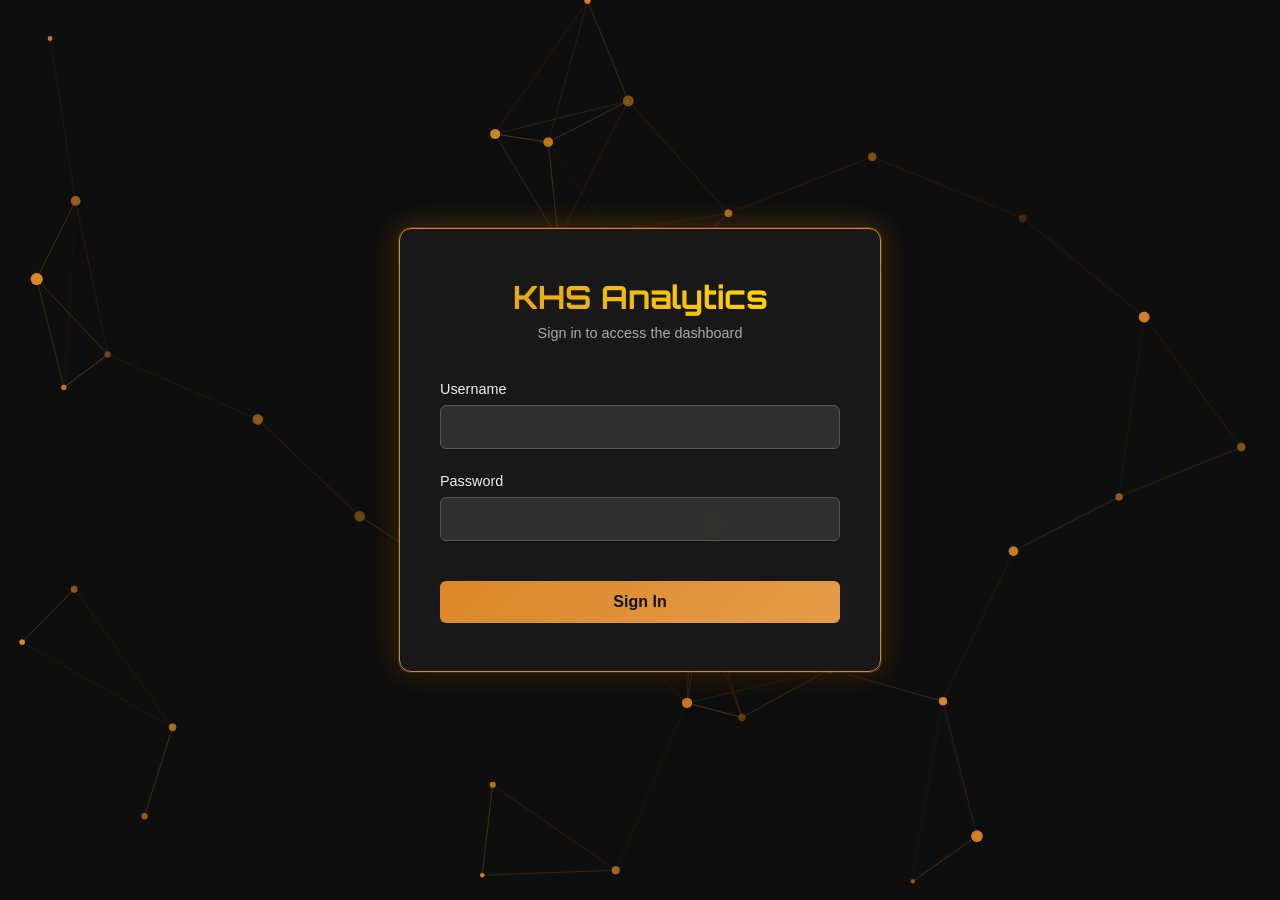
==== Analytics/wwwroot/index.html @ fe130431 "docker!" ====
﻿<!DOCTYPE html>
<html lang="en">
<head>
    <meta charset="UTF-8">
    <meta name="viewport" content="width=device-width, initial-scale=1.0">
    <title>Login - KHS Analytics</title>
    <link rel="stylesheet" href="css/global.css">
    <link rel="stylesheet" href="css/login.css">
    <link href="https://fonts.googleapis.com/css2?family=Orbitron:wght@400;500;700&family=Roboto:wght@300;400;500&display=swap" rel="stylesheet">
</head>
<body>
<!-- Background Canvas -->
<canvas id="background-canvas"></canvas>

<!-- Login Container -->
<div class="login-container">
    <div class="login-card">
        <div class="login-header">
            <h1 class="scrolling-gradient">KHS Analytics</h1>
            <p class="login-subtitle">Sign in to access the dashboard</p>
        </div>

        <form id="login-form" class="login-form">
            <div class="form-group">
                <label for="username">Username</label>
                <input type="text" id="username" name="username" required autocomplete="username">
            </div>

            <div class="form-group">
                <label for="password">Password</label>
                <input type="password" id="password" name="password" required autocomplete="current-password">
            </div>

            <button type="submit" class="login-btn" id="login-btn">
                <span class="btn-text">Sign In</span>
            </button>
        </form>
    </div>
</div>

<!-- Scripts -->
<script src="js/ToastManager.js"></script>
<script src="js/TokenManager.js"></script>
<script src="js/Particles.js"></script>
<script src="js/Login.js"></script>
</body>
</html>
---- Analytics/wwwroot/css/global.css ----
/* ===== Global ===== */
body {
    margin: 0;
    font-family: "Segoe UI", Tahoma, Geneva, Verdana, sans-serif;
    background: linear-gradient(to bottom, #111, #1a1a1a, #222);
    color: #eee;
    min-height: 100vh;
}

.page {
    width: 80%;
    max-width: 1200px;
    margin: 2rem auto;
    padding-top: 7rem; /* leaves room for navbar */
    opacity: 0;
    transition: opacity 0.3s ease-in-out;
}

.page.fade-in {
    opacity: 1;
}

/* Status tags */
.status {
    padding: 0.2rem 0.6rem;
    border-radius: 6px;
    font-size: 0.9rem;
}
.status.success {
    background: #2e7d32;
    color: #fff;
}
.status.error {
    background: #c62828;
    color: #fff;
}
.status.warning {
    background: #ef6c00;
    color: #fff;
}
.status.neutral {
    background: #555;
    color: #fff;
}
---- Analytics/wwwroot/css/login.css ----
﻿/* Login Page Styles */
body {
    margin: 0;
    padding: 0;
    font-family: "Segoe UI", Tahoma, Geneva, Verdana, sans-serif;
    background: linear-gradient(to bottom, #111, #1a1a1a, #222);
    color: #eee;
    min-height: 100vh;
    overflow: hidden;
    position: relative;
}

/* Background Canvas Styles */
#background-canvas {
    position: fixed !important;
    top: 0 !important;
    left: 0 !important;
    width: 100vw !important;
    height: 100vh !important;
    z-index: 0 !important;
    pointer-events: none !important;
}

.login-container {
    position: fixed;
    top: 0;
    left: 0;
    width: 100vw;
    height: 100vh;
    display: flex;
    justify-content: center;
    align-items: center;
    z-index: 1000;
    /* Remove padding from container, add to card instead */
    padding: 0;
}

.login-card {
    background: rgba(26, 26, 26, 0.95);
    border: 1px solid rgb(218, 135, 39);
    border-radius: 12px;
    padding: 3rem 2.5rem;
    width: 100%;
    max-width: 400px;
    backdrop-filter: blur(20px);
    box-shadow:
            0 8px 32px rgba(0, 0, 0, 0.6),
            0 0 0 1px rgba(218, 135, 39, 0.3),
            0 0 30px rgba(218, 135, 39, 0.4);
    position: relative;
}

.login-header {
    text-align: center;
    margin-bottom: 2.5rem;
}

.login-header h1 {
    margin: 0 0 0.5rem 0;
    font-family: 'Orbitron', sans-serif;
    font-size: 2rem;
    background: linear-gradient(
            45deg,
            rgb(218, 135, 39),
            #ffd700,
            rgb(255, 165, 0),
            rgb(218, 135, 39)
    );
    background-size: 300% 300%;
    -webkit-background-clip: text;
    -webkit-text-fill-color: transparent;
    background-clip: text;
    animation: gradientScroll 3s ease infinite;
}

@keyframes gradientScroll {
    0% {
        background-position: 0% 50%;
    }
    50% {
        background-position: 100% 50%;
    }
    100% {
        background-position: 0% 50%;
    }
}

.login-subtitle {
    color: #aaa;
    margin: 0;
    font-size: 0.9rem;
}

.login-form {
    display: flex;
    flex-direction: column;
    gap: 1.5rem;
}

.form-group {
    display: flex;
    flex-direction: column;
    gap: 0.5rem;
}

.form-group label {
    color: #eee;
    font-weight: 500;
    font-size: 0.9rem;
}

.form-group input {
    background: rgba(255, 255, 255, 0.1);
    border: 1px solid #555;
    border-radius: 6px;
    color: #eee;
    padding: 0.75rem 1rem;
    font-family: inherit;
    font-size: 1rem;
    transition: all 0.3s ease;
    box-sizing: border-box;
    width: 100%;
}

.form-group input:focus {
    outline: none;
    border-color: rgb(218, 135, 39);
    background: rgba(255, 255, 255, 0.15);
    box-shadow: 0 0 0 2px rgba(218, 135, 39, 0.3);
}

.form-group input::placeholder {
    color: #888;
}

.login-btn {
    background: linear-gradient(135deg, rgb(218, 135, 39), #e69c4a);
    border: none;
    border-radius: 6px;
    color: #111;
    padding: 0.75rem 1.5rem;
    font-weight: 600;
    font-size: 1rem;
    cursor: pointer;
    transition: all 0.3s ease;
    display: flex;
    align-items: center;
    justify-content: center;
    gap: 0.5rem;
    margin-top: 1rem;
    width: 100%;
    box-sizing: border-box;
}

.login-btn:hover:not(:disabled) {
    background: linear-gradient(135deg, #e69c4a, rgb(218, 135, 39));
    transform: translateY(-2px);
    box-shadow: 0 4px 12px rgba(218, 135, 39, 0.4);
}

.login-btn:disabled {
    opacity: 0.7;
    cursor: not-allowed;
    transform: none;
}

.btn-text {
    transition: opacity 0.2s ease;
}

.btn-spinner {
    width: 16px;
    height: 16px;
    border: 2px solid transparent;
    border-top: 2px solid #111;
    border-radius: 50%;
    animation: spin 1s linear infinite;
}

@keyframes spin {
    0% { transform: rotate(0deg); }
    100% { transform: rotate(360deg); }
}

.error-message {
    background: rgba(198, 40, 40, 0.3);
    border: 1px solid rgba(198, 40, 40, 0.6);
    border-radius: 6px;
    color: #ff6b6b;
    padding: 0.75rem 1rem;
    text-align: center;
    font-size: 0.9rem;
    margin-top: 1rem;
    backdrop-filter: blur(10px);
    width: 100%;
}

.hidden {
    display: none !important;
}

/* Responsive Design */
@media (max-width: 480px) {
    .login-card {
        padding: 2rem 1.5rem;
        margin: 0 1rem; /* Less margin on mobile */
    }

    .login-header h1 {
        font-size: 1.75rem;
    }
}
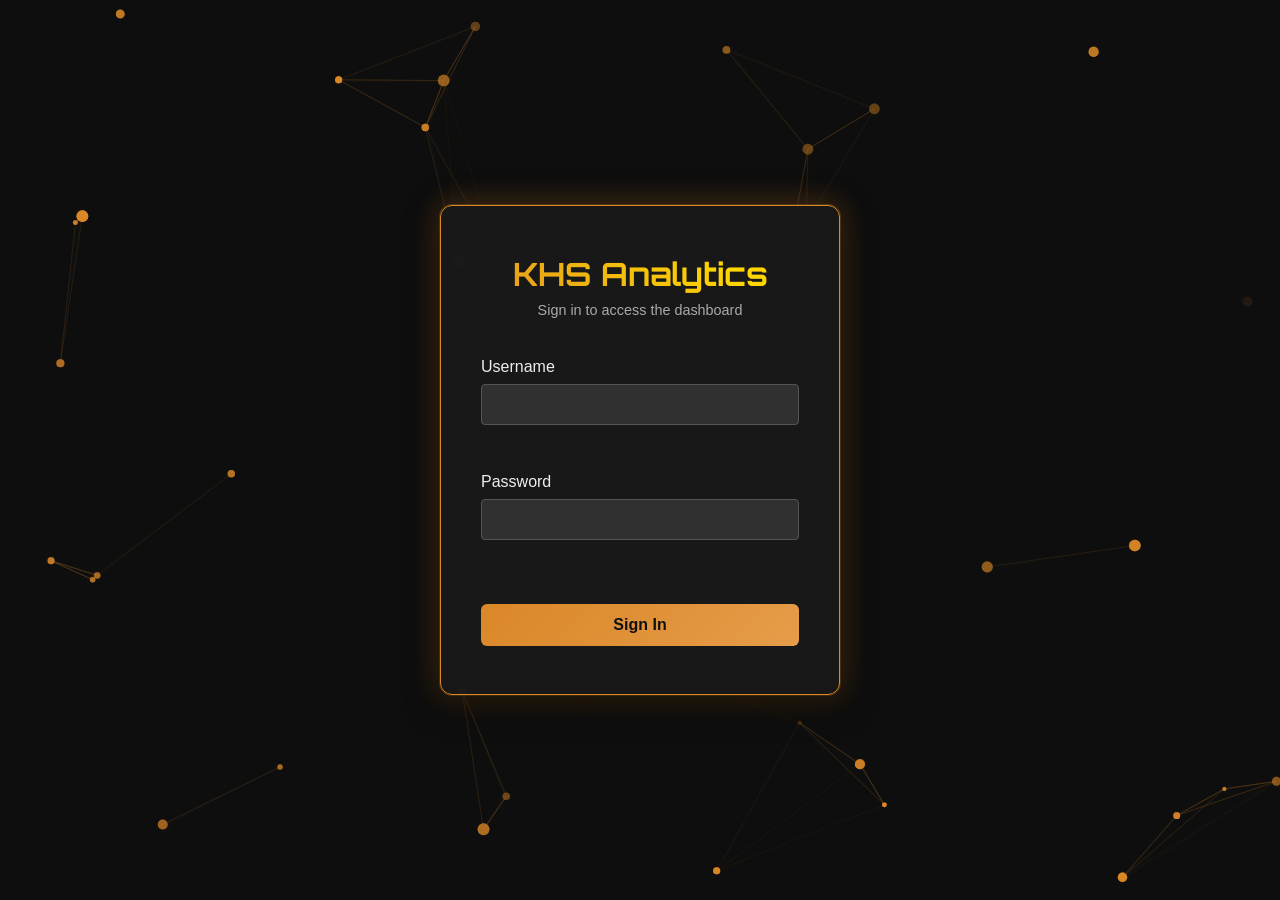
==== commit 816cc19a: "CLAUDE THE GOAT" ====
--- a/Analytics/wwwroot/index.html
+++ b/Analytics/wwwroot/index.html
@@ -1,18 +1,16 @@
-﻿<!DOCTYPE html>
+<!DOCTYPE html>
 <html lang="en">
 <head>
     <meta charset="UTF-8">
     <meta name="viewport" content="width=device-width, initial-scale=1.0">
     <title>Login - KHS Analytics</title>
-    <link rel="stylesheet" href="css/global.css">
+    <link rel="stylesheet" href="css/base.css">
     <link rel="stylesheet" href="css/login.css">
     <link href="https://fonts.googleapis.com/css2?family=Orbitron:wght@400;500;700&family=Roboto:wght@300;400;500&display=swap" rel="stylesheet">
 </head>
-<body>
-<!-- Background Canvas -->
+<body class="login-page">
 <canvas id="background-canvas"></canvas>
 
-<!-- Login Container -->
 <div class="login-container">
     <div class="login-card">
         <div class="login-header">
@@ -38,10 +36,17 @@
     </div>
 </div>
 
-<!-- Scripts -->
-<script src="js/ToastManager.js"></script>
-<script src="js/TokenManager.js"></script>
+<!-- Core Scripts -->
+<script src="js/core/App.js"></script>
+<script src="js/services/Toast.js"></script>
+<script src="js/services/Auth.js"></script>
+<script src="js/pages/LoginPage.js"></script>
 <script src="js/Particles.js"></script>
-<script src="js/Login.js"></script>
+
+<script>
+    document.addEventListener('DOMContentLoaded', () => {
+        KnuckleHUB.init('login');
+    });
+</script>
 </body>
-</html>+</html>
--- a/Analytics/wwwroot/css/base.css
+++ b/Analytics/wwwroot/css/base.css
@@ -0,0 +1,588 @@
+/**
+ * KnuckleHUB Base Stylesheet
+ * Core styles, navigation, forms, modals, and layout
+ */
+
+/* ===== CSS Variables ===== */
+:root {
+    --kh-primary: rgb(218, 135, 39);
+    --kh-primary-hover: #e69c4a;
+    --kh-bg-dark: #111;
+    --kh-bg-medium: #1a1a1a;
+    --kh-bg-light: #222;
+    --kh-bg-card: rgba(42, 42, 42, 0.85);
+    --kh-border: #444;
+    --kh-border-light: #555;
+    --kh-text: #eee;
+    --kh-text-muted: #aaa;
+    --kh-text-dark: #888;
+    --kh-danger: #c62828;
+    --kh-danger-hover: #ff5252;
+    --kh-success: #2e7d32;
+    --kh-warning: #ef6c00;
+}
+
+/* ===== Global Reset & Base ===== */
+* {
+    box-sizing: border-box;
+}
+
+body {
+    margin: 0;
+    font-family: 'Segoe UI', Tahoma, Geneva, Verdana, sans-serif;
+    background: linear-gradient(to bottom, var(--kh-bg-dark), var(--kh-bg-medium), var(--kh-bg-light));
+    color: var(--kh-text);
+    min-height: 100vh;
+}
+
+.hidden {
+    display: none !important;
+}
+
+/* ===== Background Canvas ===== */
+#background-canvas {
+    position: fixed;
+    top: 0;
+    left: 0;
+    width: 100%;
+    height: 100%;
+    z-index: -1;
+    background: linear-gradient(to bottom, var(--kh-bg-dark), var(--kh-bg-medium), var(--kh-bg-light));
+}
+
+/* ===== Scrolling Gradient Text ===== */
+.scrolling-gradient {
+    margin: 0;
+    font-family: 'Orbitron', sans-serif;
+    font-size: 1.5rem;
+    background: linear-gradient(45deg, var(--kh-primary), #ffd700, rgb(255, 165, 0), var(--kh-primary));
+    background-size: 300% 300%;
+    -webkit-background-clip: text;
+    -webkit-text-fill-color: transparent;
+    background-clip: text;
+    animation: gradientScroll 3s ease infinite;
+}
+
+@keyframes gradientScroll {
+    0% { background-position: 0% 50%; }
+    50% { background-position: 100% 50%; }
+    100% { background-position: 0% 50%; }
+}
+
+/* ===== Navigation ===== */
+.analytics-nav {
+    position: fixed;
+    top: 0;
+    left: 0;
+    right: 0;
+    background: rgba(17, 17, 17, 0.95);
+    backdrop-filter: blur(10px);
+    border-bottom: 1px solid var(--kh-primary);
+    z-index: 1000;
+    padding: 0.75rem 0;
+}
+
+.nav-container {
+    width: 90%;
+    max-width: 1200px;
+    margin: 0 auto;
+    display: flex;
+    justify-content: space-between;
+    align-items: center;
+    flex-wrap: wrap;
+    gap: 1rem;
+}
+
+.nav-brand {
+    display: flex;
+    flex-direction: column;
+    align-items: flex-start;
+}
+
+.nav-subtitle {
+    font-size: 0.8rem;
+    color: var(--kh-text-dark);
+    margin-top: 0.25rem;
+}
+
+.nav-controls {
+    display: flex;
+    align-items: center;
+}
+
+.control-row {
+    display: flex;
+    align-items: flex-end;
+    gap: 1rem;
+    flex-wrap: wrap;
+}
+
+.control-group {
+    display: flex;
+    flex-direction: column;
+    gap: 0.25rem;
+}
+
+.control-group label {
+    font-size: 0.8rem;
+    color: var(--kh-text-muted);
+    font-weight: 500;
+    white-space: nowrap;
+}
+
+/* ===== Control Elements ===== */
+.control-select {
+    background: #2a2a2a;
+    border: 1px solid var(--kh-border);
+    border-radius: 4px;
+    color: var(--kh-text);
+    padding: 0.5rem;
+    min-width: 140px;
+    font-family: inherit;
+    height: 38px;
+}
+
+.control-select:focus {
+    outline: none;
+    border-color: var(--kh-primary);
+}
+
+.control-btn {
+    background: var(--kh-primary);
+    border: none;
+    border-radius: 4px;
+    color: var(--kh-bg-dark);
+    padding: 0.5rem 1rem;
+    font-weight: 500;
+    cursor: pointer;
+    display: flex;
+    align-items: center;
+    gap: 0.5rem;
+    transition: all 0.2s ease;
+    font-family: inherit;
+    height: 38px;
+    white-space: nowrap;
+}
+
+.control-btn:hover {
+    background: var(--kh-primary-hover);
+    transform: translateY(-1px);
+}
+
+.control-btn.secondary {
+    background: transparent;
+    border: 1px solid var(--kh-border-light);
+    color: var(--kh-text);
+}
+
+.control-btn.secondary:hover {
+    background: rgba(255, 255, 255, 0.1);
+    border-color: #777;
+}
+
+.control-btn.logout {
+    background: transparent;
+    border: 1px solid var(--kh-danger);
+    color: var(--kh-danger);
+}
+
+.control-btn.logout:hover {
+    background: rgba(198, 40, 40, 0.1);
+    border-color: var(--kh-danger-hover);
+    color: var(--kh-danger-hover);
+}
+
+.control-btn.large {
+    padding: 1rem 2rem;
+    font-size: 1.1rem;
+}
+
+.btn-icon {
+    font-size: 1rem;
+}
+
+/* ===== Dashboard Container ===== */
+.dashboard-container {
+    width: 90%;
+    max-width: 1200px;
+    margin: 0 auto;
+    padding-top: 6rem;
+    position: relative;
+    z-index: 1;
+}
+
+/* ===== Loading & Error States ===== */
+.loading-state,
+.error-state {
+    text-align: center;
+    padding: 4rem 2rem;
+    background: rgba(42, 42, 42, 0.9);
+    border-radius: 8px;
+    margin: 2rem 0;
+    backdrop-filter: blur(5px);
+}
+
+.error-icon {
+    font-size: 3rem;
+    margin-bottom: 1rem;
+}
+
+/* ===== Section Headers ===== */
+.section-header {
+    display: flex;
+    justify-content: space-between;
+    align-items: center;
+    margin-bottom: 2rem;
+    flex-wrap: wrap;
+    gap: 1rem;
+}
+
+.section-header h3 {
+    margin: 0;
+    color: var(--kh-text);
+    font-size: 1.5rem;
+    font-weight: 600;
+}
+
+.section-actions {
+    display: flex;
+    gap: 1rem;
+    align-items: center;
+}
+
+/* ===== Welcome Section ===== */
+.welcome-section {
+    text-align: center;
+    padding: 4rem 2rem;
+    background: rgba(42, 42, 42, 0.7);
+    border-radius: 12px;
+    border: 2px dashed var(--kh-border);
+    margin: 2rem 0;
+}
+
+.welcome-content h2 {
+    margin: 0 0 1rem 0;
+    color: var(--kh-text);
+    font-size: 1.5rem;
+}
+
+.welcome-content p {
+    color: var(--kh-text-muted);
+    margin-bottom: 2rem;
+    font-size: 1.1rem;
+}
+
+/* ===== Global Charts Section ===== */
+.global-charts-section {
+    width: 100%;
+    max-width: 1400px;
+    margin: 0 auto 40px auto;
+    padding: 0 20px;
+}
+
+.global-charts-header {
+    margin-bottom: 20px;
+    border-bottom: 1px solid rgba(255, 255, 255, 0.1);
+    padding-bottom: 10px;
+    display: flex;
+    justify-content: space-between;
+    align-items: center;
+}
+
+.global-charts-header h2 {
+    font-family: 'Orbitron', sans-serif;
+    color: var(--kh-primary);
+    margin: 0;
+}
+
+/* ===== Charts Section ===== */
+.charts-section {
+    margin-top: 2rem;
+}
+
+/* ===== Modal Base ===== */
+.modal {
+    position: fixed;
+    top: 0;
+    left: 0;
+    width: 100%;
+    height: 100%;
+    background: rgba(0, 0, 0, 0.8);
+    display: flex;
+    justify-content: center;
+    align-items: center;
+    z-index: 2000;
+    backdrop-filter: blur(5px);
+}
+
+.modal-content {
+    background: #2a2a2a;
+    border: 1px solid var(--kh-primary);
+    border-radius: 12px;
+    padding: 0;
+    max-width: 500px;
+    width: 90%;
+    max-height: 80vh;
+    overflow: hidden;
+    box-shadow: 0 10px 30px rgba(0, 0, 0, 0.5);
+    display: flex;
+    flex-direction: column;
+}
+
+.modal-content.large {
+    max-width: 1200px;
+}
+
+.modal-header {
+    display: flex;
+    justify-content: space-between;
+    align-items: center;
+    padding: 1.5rem;
+    border-bottom: 1px solid var(--kh-border);
+    background: rgba(0, 0, 0, 0.2);
+}
+
+.modal-header h3 {
+    margin: 0;
+    color: var(--kh-text);
+    font-size: 1.3rem;
+}
+
+.modal-close {
+    background: none;
+    border: none;
+    color: var(--kh-text-muted);
+    font-size: 1.5rem;
+    cursor: pointer;
+    padding: 0;
+    width: 30px;
+    height: 30px;
+    display: flex;
+    align-items: center;
+    justify-content: center;
+    border-radius: 4px;
+    transition: all 0.2s ease;
+}
+
+.modal-close:hover {
+    background: rgba(255, 255, 255, 0.1);
+    color: var(--kh-text);
+}
+
+.modal-body {
+    padding: 0;
+    max-height: 60vh;
+    overflow: hidden;
+}
+
+.modal-body-split {
+    display: flex;
+    justify-content: space-between;
+    padding: 20px;
+    gap: 20px;
+    height: 100%;
+    overflow-y: auto;
+}
+
+.modal-box {
+    background-color: #2a2a2a;
+    padding: 20px;
+    border-radius: 8px;
+    border: 1px solid var(--kh-border);
+    box-shadow: 0 4px 8px rgba(0, 0, 0, 0.3);
+}
+
+/* ===== Form Styles ===== */
+.form-group {
+    margin-bottom: 1.5rem;
+}
+
+.form-group label {
+    display: block;
+    margin-bottom: 0.5rem;
+    color: var(--kh-text);
+    font-weight: 500;
+}
+
+.form-group input,
+.form-group select,
+.form-group textarea {
+    box-sizing: border-box;
+    width: 100%;
+    background: rgba(255, 255, 255, 0.1);
+    border: 1px solid var(--kh-border-light);
+    border-radius: 4px;
+    color: var(--kh-text);
+    padding: 0.75rem;
+    font-family: inherit;
+    transition: all 0.2s ease;
+}
+
+.form-group input:focus,
+.form-group select:focus,
+.form-group textarea:focus {
+    outline: none;
+    border-color: var(--kh-primary);
+    background: rgba(255, 255, 255, 0.15);
+}
+
+.form-group input::placeholder {
+    color: var(--kh-text-dark);
+}
+
+.form-group select option {
+    background: #2a2a2a;
+    color: var(--kh-text);
+}
+
+.form-actions {
+    display: flex;
+    gap: 1rem;
+    justify-content: flex-end;
+    margin-top: auto;
+    padding-top: 1rem;
+}
+
+/* ===== Filter Rows ===== */
+.filter-row {
+    display: flex;
+    gap: 8px;
+    margin-bottom: 10px;
+    align-items: center;
+    background: rgba(255, 255, 255, 0.05);
+    padding: 8px;
+    border-radius: 4px;
+    border: 1px solid var(--kh-border);
+}
+
+.filter-row select,
+.filter-row input {
+    background: rgba(0, 0, 0, 0.3);
+    border: 1px solid var(--kh-border-light);
+    color: var(--kh-text);
+    padding: 5px;
+    border-radius: 3px;
+    font-size: 0.9rem;
+}
+
+.filter-row .filter-prop { flex: 2; min-width: 0; }
+.filter-row .filter-op { flex: 0 0 60px; }
+.filter-row .filter-val { flex: 1; min-width: 0; }
+
+.filter-row .remove-filter-btn {
+    background: none;
+    border: none;
+    color: var(--kh-danger-hover);
+    cursor: pointer;
+    font-size: 1.2rem;
+    padding: 0 5px;
+    line-height: 1;
+}
+
+.filter-row .remove-filter-btn:hover {
+    color: #ff1744;
+}
+
+/* ===== Config Form Layout ===== */
+#chart-config-form {
+    flex: 1;
+    min-width: 250px;
+    display: flex;
+    flex-direction: column;
+}
+
+#filter-config-column {
+    flex: 2;
+    min-width: 380px;
+    display: flex;
+    flex-direction: column;
+}
+
+#config-preview-column {
+    flex: 1.5;
+    min-width: 350px;
+    display: flex;
+    flex-direction: column;
+}
+
+#preview-chart-container {
+    height: 400px;
+    margin-top: 10px;
+    flex: 1;
+}
+
+/* ===== Status Tags ===== */
+.status {
+    padding: 0.2rem 0.6rem;
+    border-radius: 6px;
+    font-size: 0.9rem;
+}
+
+.status.success { background: var(--kh-success); color: #fff; }
+.status.error { background: var(--kh-danger); color: #fff; }
+.status.warning { background: var(--kh-warning); color: #fff; }
+.status.neutral { background: var(--kh-border-light); color: #fff; }
+
+/* ===== Responsive Design ===== */
+@media (max-width: 1200px) {
+    .modal-content.large { width: 98%; }
+}
+
+@media (max-width: 1024px) {
+    .modal-body-split {
+        flex-direction: column;
+        gap: 15px;
+    }
+
+    #chart-config-form,
+    #filter-config-column,
+    #config-preview-column {
+        min-width: auto;
+        width: 100%;
+        flex: none;
+    }
+}
+
+@media (max-width: 768px) {
+    .nav-container {
+        flex-direction: column;
+        align-items: flex-start;
+        gap: 1rem;
+    }
+
+    .nav-brand {
+        align-items: center;
+        width: 100%;
+        text-align: center;
+    }
+
+    .nav-controls { width: 100%; }
+
+    .control-row {
+        width: 100%;
+        justify-content: space-between;
+    }
+
+    .control-group {
+        flex: 1;
+        min-width: 120px;
+    }
+
+    .section-header {
+        flex-direction: column;
+        align-items: stretch;
+    }
+}
+
+@media (max-width: 480px) {
+    .control-row {
+        flex-direction: column;
+        align-items: stretch;
+        gap: 0.75rem;
+    }
+
+    .control-btn {
+        width: 100%;
+        justify-content: center;
+    }
+}
--- a/Analytics/wwwroot/css/login.css
+++ b/Analytics/wwwroot/css/login.css
@@ -1,16 +1,12 @@
-﻿/* Login Page Styles */
-body {
-    margin: 0;
-    padding: 0;
-    font-family: "Segoe UI", Tahoma, Geneva, Verdana, sans-serif;
-    background: linear-gradient(to bottom, #111, #1a1a1a, #222);
-    color: #eee;
-    min-height: 100vh;
+/**
+ * KnuckleHUB Login Page Stylesheet
+ */
+
+body.login-page {
     overflow: hidden;
     position: relative;
 }
 
-/* Background Canvas Styles */
 #background-canvas {
     position: fixed !important;
     top: 0 !important;
@@ -31,22 +27,21 @@
     justify-content: center;
     align-items: center;
     z-index: 1000;
-    /* Remove padding from container, add to card instead */
     padding: 0;
 }
 
 .login-card {
     background: rgba(26, 26, 26, 0.95);
-    border: 1px solid rgb(218, 135, 39);
+    border: 1px solid var(--kh-primary);
     border-radius: 12px;
     padding: 3rem 2.5rem;
     width: 100%;
     max-width: 400px;
     backdrop-filter: blur(20px);
     box-shadow:
-            0 8px 32px rgba(0, 0, 0, 0.6),
-            0 0 0 1px rgba(218, 135, 39, 0.3),
-            0 0 30px rgba(218, 135, 39, 0.4);
+        0 8px 32px rgba(0, 0, 0, 0.6),
+        0 0 0 1px rgba(218, 135, 39, 0.3),
+        0 0 30px rgba(218, 135, 39, 0.4);
     position: relative;
 }
 
@@ -59,13 +54,7 @@
     margin: 0 0 0.5rem 0;
     font-family: 'Orbitron', sans-serif;
     font-size: 2rem;
-    background: linear-gradient(
-            45deg,
-            rgb(218, 135, 39),
-            #ffd700,
-            rgb(255, 165, 0),
-            rgb(218, 135, 39)
-    );
+    background: linear-gradient(45deg, var(--kh-primary), #ffd700, rgb(255, 165, 0), var(--kh-primary));
     background-size: 300% 300%;
     -webkit-background-clip: text;
     -webkit-text-fill-color: transparent;
@@ -73,20 +62,8 @@
     animation: gradientScroll 3s ease infinite;
 }
 
-@keyframes gradientScroll {
-    0% {
-        background-position: 0% 50%;
-    }
-    50% {
-        background-position: 100% 50%;
-    }
-    100% {
-        background-position: 0% 50%;
-    }
-}
-
 .login-subtitle {
-    color: #aaa;
+    color: var(--kh-text-muted);
     margin: 0;
     font-size: 0.9rem;
 }
@@ -97,47 +74,11 @@
     gap: 1.5rem;
 }
 
-.form-group {
-    display: flex;
-    flex-direction: column;
-    gap: 0.5rem;
-}
-
-.form-group label {
-    color: #eee;
-    font-weight: 500;
-    font-size: 0.9rem;
-}
-
-.form-group input {
-    background: rgba(255, 255, 255, 0.1);
-    border: 1px solid #555;
-    border-radius: 6px;
-    color: #eee;
-    padding: 0.75rem 1rem;
-    font-family: inherit;
-    font-size: 1rem;
-    transition: all 0.3s ease;
-    box-sizing: border-box;
-    width: 100%;
-}
-
-.form-group input:focus {
-    outline: none;
-    border-color: rgb(218, 135, 39);
-    background: rgba(255, 255, 255, 0.15);
-    box-shadow: 0 0 0 2px rgba(218, 135, 39, 0.3);
-}
-
-.form-group input::placeholder {
-    color: #888;
-}
-
 .login-btn {
-    background: linear-gradient(135deg, rgb(218, 135, 39), #e69c4a);
+    background: linear-gradient(135deg, var(--kh-primary), var(--kh-primary-hover));
     border: none;
     border-radius: 6px;
-    color: #111;
+    color: var(--kh-bg-dark);
     padding: 0.75rem 1.5rem;
     font-weight: 600;
     font-size: 1rem;
@@ -149,11 +90,10 @@
     gap: 0.5rem;
     margin-top: 1rem;
     width: 100%;
-    box-sizing: border-box;
 }
 
 .login-btn:hover:not(:disabled) {
-    background: linear-gradient(135deg, #e69c4a, rgb(218, 135, 39));
+    background: linear-gradient(135deg, var(--kh-primary-hover), var(--kh-primary));
     transform: translateY(-2px);
     box-shadow: 0 4px 12px rgba(218, 135, 39, 0.4);
 }
@@ -164,49 +104,13 @@
     transform: none;
 }
 
-.btn-text {
-    transition: opacity 0.2s ease;
-}
-
-.btn-spinner {
-    width: 16px;
-    height: 16px;
-    border: 2px solid transparent;
-    border-top: 2px solid #111;
-    border-radius: 50%;
-    animation: spin 1s linear infinite;
-}
-
-@keyframes spin {
-    0% { transform: rotate(0deg); }
-    100% { transform: rotate(360deg); }
-}
-
-.error-message {
-    background: rgba(198, 40, 40, 0.3);
-    border: 1px solid rgba(198, 40, 40, 0.6);
-    border-radius: 6px;
-    color: #ff6b6b;
-    padding: 0.75rem 1rem;
-    text-align: center;
-    font-size: 0.9rem;
-    margin-top: 1rem;
-    backdrop-filter: blur(10px);
-    width: 100%;
-}
-
-.hidden {
-    display: none !important;
-}
-
-/* Responsive Design */
 @media (max-width: 480px) {
     .login-card {
         padding: 2rem 1.5rem;
-        margin: 0 1rem; /* Less margin on mobile */
+        margin: 0 1rem;
     }
 
     .login-header h1 {
         font-size: 1.75rem;
     }
-}+}
